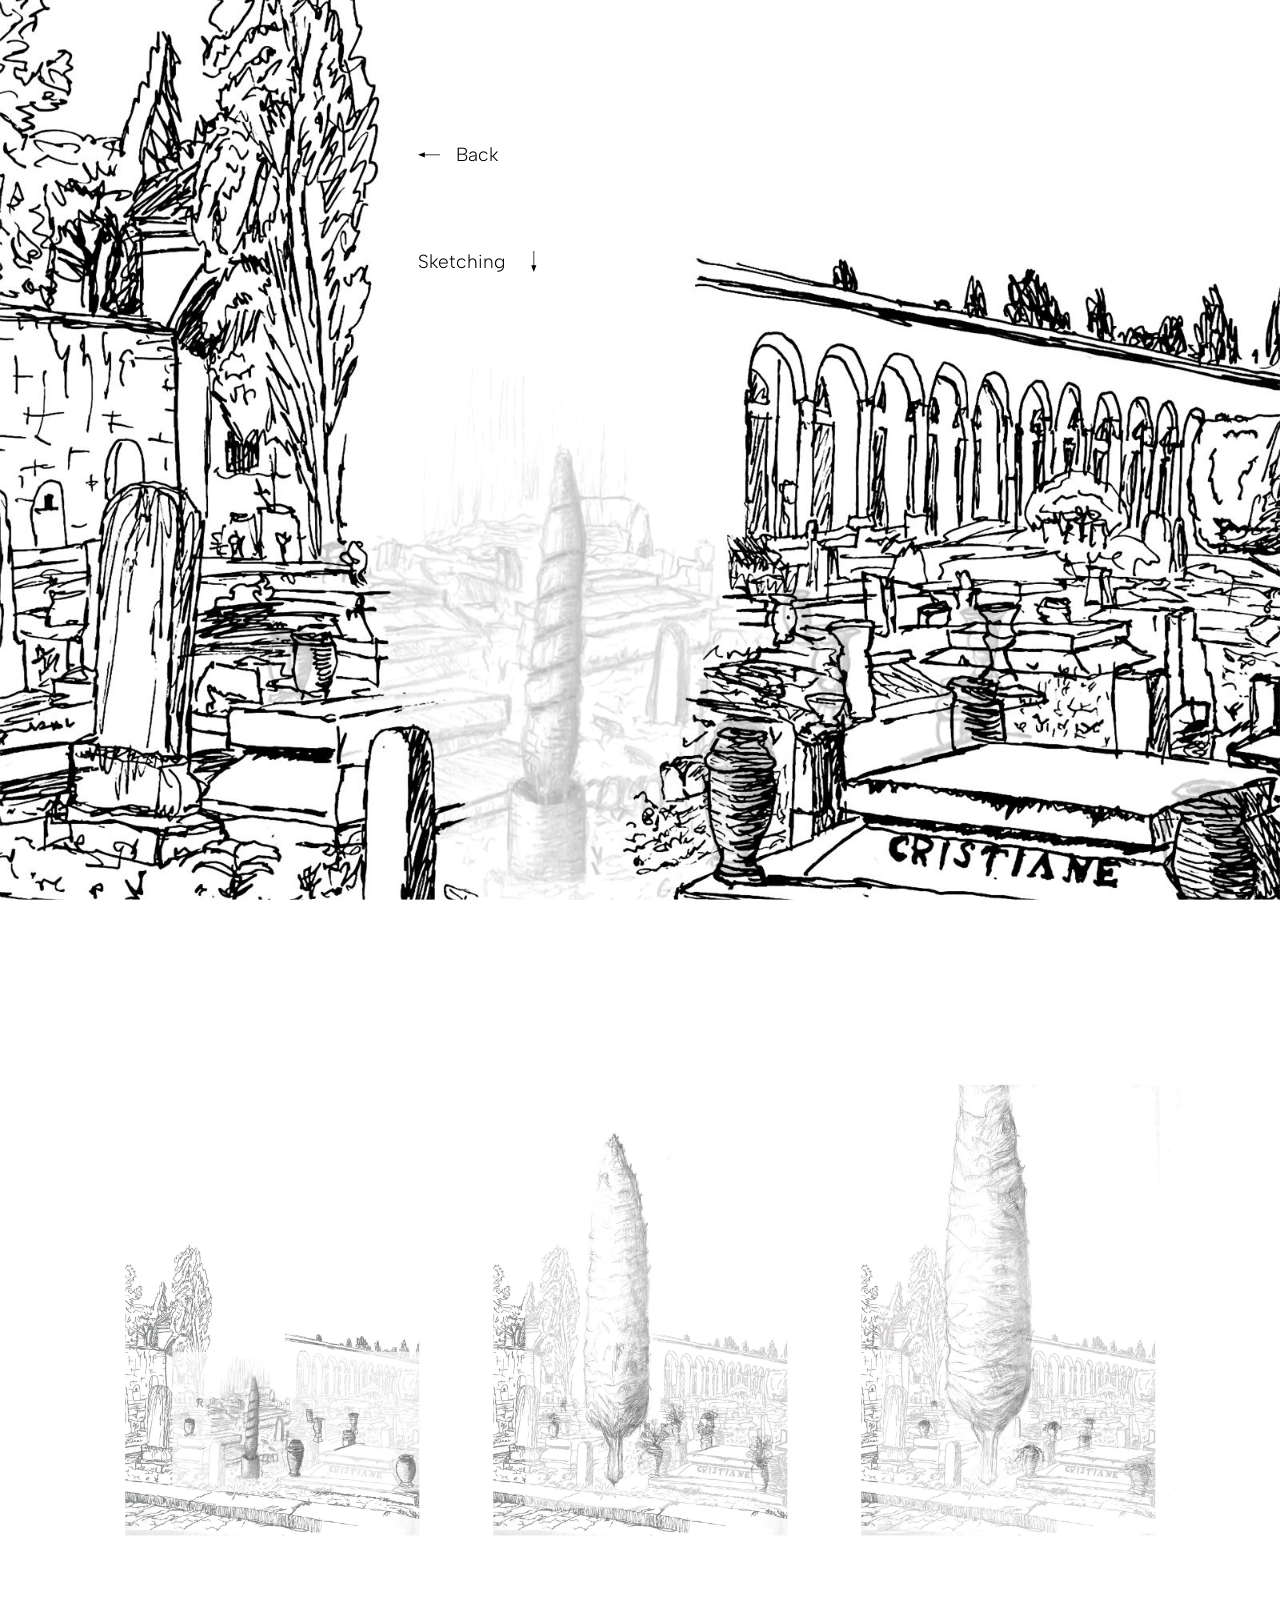
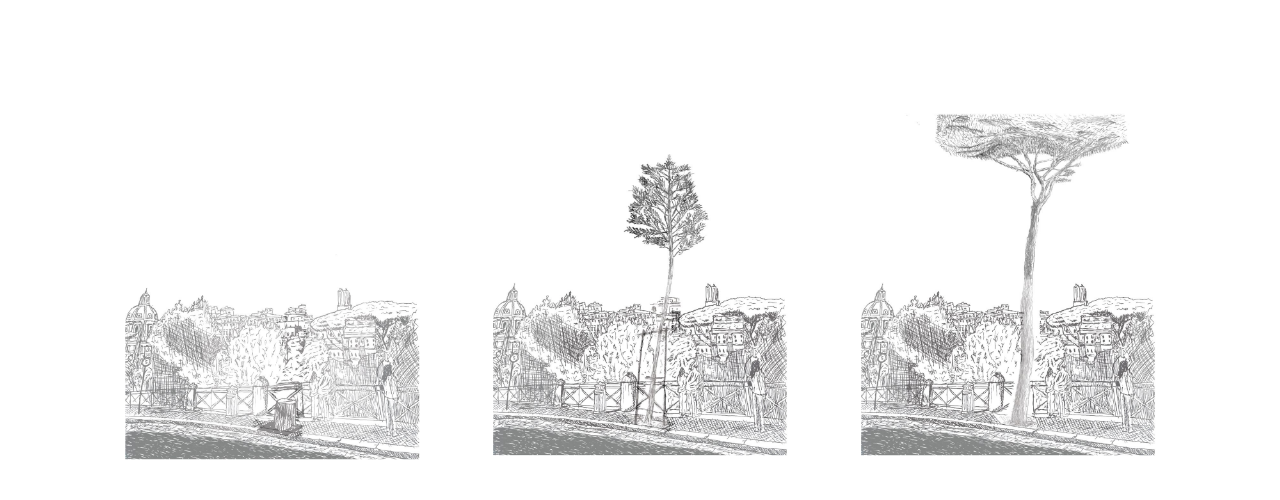
==== sketching/index.html @ bdcccbb7 "Build the portfolio homepage, Sketching page, and Greitzer project - Homepage from the mockups: spli" ====
<!doctype html>
<html lang="en" class="sketching">
<head>
  <meta charset="utf-8">
  <meta name="viewport" content="width=device-width, initial-scale=1">
  <title>Sketching | Jade Nichols</title>
  <meta name="description" content="Pencil and ink sketches by Jade Nichols.">
  <link rel="preload" href="../assets/fonts/albert-sans.woff2" as="font" type="font/woff2" crossorigin>
  <link rel="stylesheet" href="../assets/site.css">
  <link rel="stylesheet" href="../assets/home.css">
  <script src="../assets/home.js" defer></script>
</head>
<body class="home">
  <div class="hero">
    <div class="sketch" role="img" aria-label="Ink sketch of a cemetery with a pencil drawing of a pillar and urns laid over it.">
      <div class="sketch-left"></div>
      <div class="sketch-right"></div>
      <div class="sk-base"></div>
      <div class="sk-overlay"></div>
    </div>

    <div class="sk-ui">
      <a class="sk-back" href="../">
        <svg viewBox="0 0 29 10" aria-hidden="true"><path d="M8 5H29" fill="none"/><path d="M0 5 9 1.5V8.500Z" stroke="none"/></svg>Back
      </a>
      <a class="sk-title" href="#sketch-1">
        <span class="sk-word">Sketching</span>
        <svg class="sk-arrow" viewBox="0 0 10 28" aria-hidden="true"><path d="M5 0V20" fill="none"/><path d="M5 28 1.500 19H8.500Z" stroke="none"/></svg>
      </a>
    </div>
  </div>

  <div class="sk-pages">
    <section class="sk-page" id="sketch-1" aria-label="Cypress sketches">
      <img src="../assets/sketching-1a.jpg" width="1000" height="1420" loading="lazy" alt="Pencil drawing of a slender spiral pillar and scattered urns, laid over a faint ink sketch of the cemetery.">
      <img src="../assets/sketching-1b.jpg" width="1000" height="1420" loading="lazy" alt="The same cemetery scene, with a tall pencil cypress tree and urns holding flowers.">
      <img src="../assets/sketching-1c.jpg" width="1000" height="1420" loading="lazy" alt="The same cemetery scene, with the cypress grown past the top of the frame and plants in the urns.">
    </section>

    <section class="sk-page" id="sketch-2" aria-label="Umbrella pine sketches">
      <img src="../assets/sketching-2a.jpg" width="1000" height="1100" loading="lazy" alt="Ink drawing of a street above a city of domes and rooftops, with people at a railing and a tree stump on the pavement.">
      <img src="../assets/sketching-2b.jpg" width="1000" height="1100" loading="lazy" alt="The same street, with a young pine tree staked where the stump was.">
      <img src="../assets/sketching-2c.jpg" width="1000" height="1100" loading="lazy" alt="The same street, with the pine grown into a tall umbrella pine.">
    </section>
  </div>
</body>
</html>
---- assets/site.css ----
/* Shared by every page. */

@font-face {
  font-family: "Albert Sans";
  src: url("fonts/albert-sans.woff2") format("woff2");
  font-weight: 100 900;
  font-display: swap;
}

:root {
  --ink: #000;
  --muted: #a6a6a6;
  --rule: #bdbdbd;
  --fade: 700ms;
  --ease: cubic-bezier(.4, 0, .2, 1);
}

*, *::before, *::after { box-sizing: border-box; }

html { -webkit-text-size-adjust: 100%; }

body {
  margin: 0;
  background: #fff;
  color: var(--ink);
  font-family: "Albert Sans", "Helvetica Neue", Helvetica, Arial, sans-serif;
  font-weight: 300;
  -webkit-font-smoothing: antialiased;
}

h1, h2, h3, p, ul { margin: 0; padding: 0; }
ul { list-style: none; }
a { color: inherit; text-decoration: none; }

a, button {
  text-decoration-thickness: 1px;
  text-underline-offset: .18em;
}

:focus-visible { outline: 2px solid var(--ink); outline-offset: 3px; }

@media (prefers-reduced-motion: reduce) {
  *, *::before, *::after {
    transition-duration: 1ms !important;
    scroll-behavior: auto !important;
  }
}
---- assets/home.css ----
/* Home page. Three layouts share this markup. In all of them the sketch stays
   still and the project list drops into open space without touching it.

   1. Phones and small tablets (this default): no tree. Text on the left, arch
      section to its right. .hero is always tall enough for the open list.
   2. Large tablets and narrow windows: tree and arch sections, cropped at the
      bottom and pulled apart until the open list fits between them.
   3. Wide windows (8:5 and wider): the no-scroll mockup composition.

   Layouts 1 and 2 measure in "sketch units" of sketch-tall.jpg, where the image
   is 1354 wide and starts at y = 620. --s is the size of one unit. Measured:
     y 1075  top of the wall             x 494   right edge of the tree section
     y 1750  crop line; the gap is clear x 580   where the sections are split
             of ink all the way down     x 663   left edge of the arch section

   Text block heights, in units of --fs:
     12.5    name and menu with the list closed
     29.6    name and menu with the list open
     15.45   width of the longest project line, including its indents */

html { scroll-behavior: smooth; }

:root { --h: 100vh; }
@supports (height: 100dvh) { :root { --h: 100dvh; } }

body {
  --fs: clamp(14.5px, 4vw, 19px);
  --hang: calc(var(--fs) * .95);
  --text-right: calc(24px + 15.45 * var(--fs) + 12px);
  --hero: calc(56px + 29.6 * var(--fs));
  --s: min(calc(var(--hero) / 710), calc((100vw - var(--text-right)) / 240));
}

.hero { position: relative; height: var(--hero); overflow: hidden; }

.intro {
  position: relative;
  z-index: 1;
  padding: 28px 0 0 24px;
}

.name { font-size: calc(var(--fs) * 1.9); line-height: 1.18; font-weight: 700; }

.pronouns {
  margin-top: calc(var(--fs) * .32);
  font-size: calc(var(--fs) * .74);
  line-height: 1.3;
  font-weight: 400;
  color: var(--muted);
}

.menu { margin-top: calc(var(--fs) * 1.37); font-size: var(--fs); line-height: 1.35; }
.menu > li { padding-left: var(--hang); }
.menu > li + li { margin-top: calc(var(--fs) * .63); }

.menu-link {
  display: inline-block;
  padding: 0;
  border: 0;
  background: none;
  color: inherit;
  font: inherit;
  cursor: pointer;
}

.marker {
  display: inline-block;
  width: var(--hang);
  margin-left: calc(var(--hang) * -1);
  font-size: .8em;
  font-weight: 300;
  vertical-align: .04em;
}
.marker::before { content: "+"; }
[aria-expanded="true"] .marker::before { content: "v"; }

/* The dropdown animates by growing a grid row from 0 to its natural height. */
.dropdown {
  display: grid;
  grid-template-rows: 0fr;
  visibility: hidden;
  transition: grid-template-rows var(--fade) var(--ease), visibility var(--fade);
}
.projects-open .dropdown { grid-template-rows: 1fr; visibility: visible; }
.projects { min-height: 0; overflow: hidden; padding-left: var(--hang); }
.projects li { padding-top: calc(var(--fs) * .55); }
.no-anim * { transition: none !important; }

/* Thin light grey underline, per the brief. Solid ink for the about links. */
.menu-link:hover,
.name a:hover,
.projects a:hover {
  text-decoration-line: underline;
  text-decoration-color: var(--rule);
}
.contact a:hover { text-decoration-line: underline; }
.cv { text-decoration-line: underline; }

.sketch { position: absolute; inset: 0; }
.sketch-left { display: none; }
.sketch-right {
  position: absolute;
  left: var(--text-right);
  right: 0;
  top: calc(var(--hero) - 710 * var(--s));
  height: calc(710 * var(--s)); /* y 1040 to the crop line at y 1750 */
  background:
    url("sketch-tall.jpg")
    calc(-660 * var(--s)) calc(-420 * var(--s)) /
    calc(1354 * var(--s)) calc(1330 * var(--s))
    no-repeat;
}

.about { min-height: 100vh; padding: 44px 24px 56px; font-size: 18px; line-height: 1.45; }
.about h2 { font-size: 34px; line-height: 1.1; font-weight: 700; }
.bio { margin-top: 24px; max-width: 38em; }
.contact { margin-top: 32px; }
.contact h3 { font-size: inherit; font-weight: 600; }
.contact a { display: table; }
.cv { display: inline-block; margin-top: 32px; }

/* ------------------------------------------------------------------------
   Large tablets and narrow windows: both sections, full window width.
   --need is how far short the natural gap is of fitting the list. The tree
   section gives up to half of it (never more than 120 units), and the arch
   section slides right for the rest, off the window edge.
   ------------------------------------------------------------------------ */
@media (min-width: 760px) {
  body {
    --fs: 19px;
    --m: 14px;
    --s: calc(100vw / 1354);
    --text-w: calc(15.45 * var(--fs));
    --need: max(0px, calc(494 * var(--s) + 2 * var(--m) + var(--text-w) - 663 * var(--s)));
    --tree-x: min(calc(120 * var(--s)), calc(var(--need) / 2));
    --arch-x: calc(var(--need) - var(--tree-x));
    /* Closed menu ends just above the wall, which is 415 units below the top
       of the crop (the crop starts at y 660, just above the tree). */
    --top: max(16px, calc(415 * var(--s) - var(--m) - 12.5 * var(--fs)));
    --hero: max(min(calc(1090 * var(--s)), var(--h)), calc(var(--top) + 29.6 * var(--fs) + 16px));
  }

  .intro {
    padding: var(--top) 0 0 calc(494 * var(--s) - var(--tree-x) + var(--m));
  }

  .sketch-left, .sketch-right {
    display: block;
    position: absolute;
    top: 0;
    bottom: auto;
    right: auto;
    height: calc(1090 * var(--s));
    background-image: url("sketch-tall.jpg");
    background-size: calc(1354 * var(--s)) calc(1330 * var(--s));
    background-repeat: no-repeat;
    transition: transform var(--move) var(--ease);
  }
  .sketch-left {
    left: 0;
    width: calc(580 * var(--s));
    background-position: 0 calc(-40 * var(--s));
    transform: translateX(calc(var(--tree-x) * -1));
  }
  .sketch-right {
    left: calc(580 * var(--s));
    width: calc(774 * var(--s));
    background-position: calc(-580 * var(--s)) calc(-40 * var(--s));
    transform: translateX(var(--arch-x));
  }
}

/* ------------------------------------------------------------------------
   Wide windows: no scroll, sketch fills the window, mockup composition.

   Every measure below is in mockup pixels (the mockups are 2000 x 1125):
   --u  scales the sketch so it always covers the window.
   --t  scales the type: same as --u, but shrinks in short, wide windows so
        the About text and open project list still fit on screen.
   --ox shifts the sketch left when the sides are cropped, keeping the gap
        where the menu sits.
   ------------------------------------------------------------------------ */
@media (min-aspect-ratio: 8/5) and (min-width: 900px) and (min-height: 560px) {
  html, body { height: 100%; overflow: hidden; }

  .hero { height: auto; overflow: visible; }

  body {
    --u: max(calc(100vw / 2000), calc(var(--h) / 1125));
    --t: min(var(--u), calc(var(--h) / 1040));
    --ox: calc((100vw - 2000 * var(--u)) * .45);
    --oy: calc((var(--h) - 1125 * var(--u)) * .5);
    --split: calc(var(--ox) + 840 * var(--u));
  }

  .sketch { position: fixed; inset: 0; overflow: hidden; }

  .sketch-left, .sketch-right {
    display: block;
    position: absolute;
    /* Each layer is as tall as the whole sketch, so it can rise on the
       Sketching page without leaving a gap at the bottom. */
    inset: var(--oy) 0 auto 0;
    width: auto;
    height: calc(1125 * var(--u));
    transform: none;
    background: url("sketch-wide.jpg") var(--ox) 0 / calc(2000 * var(--u)) calc(1125 * var(--u)) no-repeat;
  }
  .sketch-left { clip-path: inset(0 calc(100vw - var(--split)) 0 0); }
  .sketch-right {
    clip-path: inset(0 0 0 var(--split));
    transition: opacity var(--fade) var(--ease);
  }
  .about-open .sketch-right { opacity: 0; }

  .intro {
    position: fixed;
    z-index: 1;
    top: calc(var(--h) * .128);
    left: calc(var(--ox) + 642 * var(--u));
    padding: 0;
  }

  .name { font-size: calc(52 * var(--t)); line-height: calc(60 * var(--t)); }
  .pronouns { margin-top: calc(10 * var(--t)); font-size: calc(19 * var(--t)); line-height: calc(24 * var(--t)); }

  .menu { margin-top: calc(50 * var(--t)); font-size: calc(25 * var(--t)); line-height: calc(36 * var(--t)); }
  .menu > li { padding-left: calc(31 * var(--t)); }
  .menu > li + li { margin-top: calc(24 * var(--t)); }
  .marker { width: calc(31 * var(--t)); margin-left: calc(-31 * var(--t)); }

  .projects { padding-left: calc(38 * var(--t)); }
  .projects li { padding-top: 0; line-height: calc(37.5 * var(--t)); }
  .projects li:first-child { padding-top: calc(31 * var(--t)); }

  .about {
    position: fixed;
    z-index: 1;
    /* "About" shares a line with "Nichols": the name's second line starts one
       line height below the top of the menu block. */
    top: calc(var(--h) * .128 + 60 * var(--t));
    left: calc(var(--ox) + 1175 * var(--u));
    /* Keeps at least 120 mockup pixels clear of the window's right edge. */
    width: min(calc(690 * var(--t)), calc(100vw - var(--ox) - 1295 * var(--u)));
    min-height: 0;
    max-height: calc(var(--h) * .872 - 60 * var(--t) - 24px);
    overflow-y: auto;
    padding: 0;
    font-size: calc(25 * var(--t));
    line-height: calc(36.4 * var(--t));
    opacity: 0;
    visibility: hidden;
    transition: opacity var(--fade) var(--ease), visibility var(--fade);
  }
  .about-open .about { opacity: 1; visibility: visible; }

  .about h2 { font-size: calc(52 * var(--t)); line-height: calc(60 * var(--t)); }
  .bio { margin-top: calc(84 * var(--t)); max-width: none; }
  .contact { margin-top: calc(74 * var(--t)); }
  .cv { margin-top: calc(75 * var(--t)); }
}

/* ------------------------------------------------------------------------
   Sketching (/sketching/). The same sketch layers, plus a pencil drawing at 40%
   laid over them. .sketching is on <html>: permanently on the Sketching page,
   and added on the home page when the Sketching link plays the animation.

   Overlay position. sketching-overlay.jpg shows y 1000 to 1800 of the pencil
   scan, whose units are the same 1354 wide. Measured against Jade's mockup:
     mockup pixels = 1.28 * scan + (310, -1036)
     sketch units  = 0.85 * scan + (231, 271)
   ------------------------------------------------------------------------ */
:root { --move: 900ms; --quick: 300ms; }

.sk-overlay {
  position: absolute;
  left: calc(var(--ov-x) + 231 * var(--ov-s));
  top: calc(var(--ov-y) + 461 * var(--ov-s));
  width: calc(1151 * var(--ov-s));
  height: calc(680 * var(--ov-s));
  background: url("sketching-overlay.jpg") 0 0 / 100% 100% no-repeat;
  mix-blend-mode: multiply; /* the paper stays clear; only the pencil shows */
  opacity: 0;
  will-change: opacity, transform;
  transition: opacity var(--move) var(--ease), transform var(--move) var(--ease);
}
.sketching .sk-overlay { opacity: .4; transform: translateY(var(--sk-dy)); }

/* Phones have no tree on the home page, so the whole sketch fades in here. */
.sk-base { display: none; }

body {
  /* Size of a sketch unit on the Sketching page, and where the unit origin
     (x 0, y 660) lands. Default values are for the split layout. */
  --ov-s: var(--s);
  --ov-x: 0px;
  --ov-y: 0px;
  /* How far the sketch rises on the Sketching page, so the bottom of the
     pencil drawing is not cut off. */
  --sk-dy: 0px;
  --sk-x: calc(24px + var(--hang));
  --sk-fs: var(--fs);
  --sk-line: calc(var(--fs) * 1.44);
  --sk-back-y: 28px;
  --sk-title-y: calc(28px + var(--fs) * 5.64);
}

.sketching .intro { opacity: 0; visibility: hidden; }
.intro { transition: opacity var(--quick) var(--ease), visibility var(--quick); }
.sketching .menu-sketching .menu-link,
.sk-moving .menu-sketching .menu-link { visibility: hidden; }
.sketching .about { display: none; }

.sk-ui { position: absolute; inset: 0; z-index: 2; pointer-events: none; visibility: hidden; }
.sketching .sk-ui { visibility: visible; }
.sk-moving .sk-ui { visibility: visible; }

.sk-back, .sk-title {
  position: absolute;
  left: var(--sk-x);
  display: inline-flex;
  align-items: center;
  border-bottom: 1px solid transparent;
  font-size: var(--sk-fs);
  line-height: var(--sk-line);
  white-space: nowrap;
  pointer-events: auto;
}
.sk-back { top: var(--sk-back-y); }
.sk-title { top: var(--sk-title-y); transition: transform var(--move) var(--ease); }
.sk-back:hover, .sk-title:hover { border-bottom-color: currentColor; }

.sk-back, .sk-arrow {
  opacity: 0;
  transition: opacity var(--fade) var(--ease) var(--quick);
}
.sketching .sk-back, .sketching .sk-arrow { opacity: 1; }
.sk-moving:not(.sketching) .sk-back,
.sk-moving:not(.sketching) .sk-arrow { transition-delay: 0ms; transition-duration: var(--quick); }

.sk-back svg { width: 1.16em; height: .4em; margin-right: .84em; }
.sk-arrow { width: .4em; height: 1.1em; margin-left: 1.3em; }
.sk-back svg, .sk-arrow { display: block; overflow: visible; fill: currentColor; stroke: currentColor; }

.sk-pages {
  position: relative;
  z-index: 1;
  padding-top: clamp(96px, 16vh, 200px); /* clear space below the sketch */
  background: #fff;
}
.sk-page {
  display: grid;
  gap: 32px;
  padding: 40px 24px;
}
.sk-page + .sk-page { margin-top: clamp(64px, 10vh, 160px); }
.sk-page img { display: block; width: 100%; height: auto; }

/* Phones and small tablets. */
@media (max-width: 759px) {
  body {
    --ps: max(calc(100vw / 1354), min(calc(var(--h) * .62 / 1090), calc(100vw / 760)));
    --hs: max(var(--h), calc(1090 * var(--ps) + 44px + 7.08 * var(--fs)));
    --ov-s: var(--ps);
    /* Centre the pillar (x 598) as far as the sketch's edges allow. */
    --ov-x: clamp(calc(100vw - 1354 * var(--ps)), calc(50vw - 598 * var(--ps)), 0px);
    --ov-y: calc(var(--hs) - 1090 * var(--ps));
  }
  .sketching .hero { height: var(--hs); }
  .sketch-right { transition: opacity var(--move) var(--ease); }
  .sketching .sketch-right { opacity: 0; }
  .sk-base {
    display: block;
    position: absolute;
    left: var(--ov-x);
    top: var(--ov-y);
    width: calc(1354 * var(--ps));
    height: calc(1090 * var(--ps));
    background: url("sketch-tall.jpg") 0 calc(-40 * var(--ps)) / calc(1354 * var(--ps)) calc(1330 * var(--ps)) no-repeat;
    opacity: 0;
    transition: opacity var(--move) var(--ease);
  }
  .sketching .sk-base { opacity: 1; }
}

/* Split layout: the sections slide back together so the overlay lines up. */
@media (min-width: 760px) {
  body {
    --sk-x: calc(494 * var(--s) - var(--tree-x) + var(--m) + var(--hang));
    --sk-back-y: var(--top);
    --sk-title-y: calc(var(--top) + var(--fs) * 5.64);
    /* When the window is shorter than the sketch, rise until the crop line
       at the bottom shows, cropping the treetops instead. */
    --sk-dy: calc(-1 * max(0px, calc(1090 * var(--s)) - var(--hero)));
  }
  .sketching .sketch-left, .sketching .sketch-right { transform: translateY(var(--sk-dy)); }
  .sk-page {
    grid-template-columns: repeat(3, 25vw);
    gap: 3.75vw;
    padding: 40px 0 40px 9.75vw;
  }
}

/* Wide layout: the mockup. Back and Sketching sit at their mockup positions. */
@media (min-aspect-ratio: 8/5) and (min-width: 900px) and (min-height: 560px) {
  body {
    --ov-s: calc(var(--u) * 1.506); /* mockup pixels per sketch unit */
    --ov-x: calc(var(--ox) - 38 * var(--u));
    --ov-y: calc(var(--oy) + (660 * 1.506 - 1443.7) * var(--u));
    --sk-x: calc(var(--ox) + 642 * var(--u) + 31 * var(--t));
    --sk-fs: calc(25 * var(--t));
    --sk-line: calc(36 * var(--t));
    --sk-back-y: calc(var(--h) * .128 + 15 * var(--t));
    --sk-title-y: calc(var(--h) * .128 + 156 * var(--t));
    /* In windows wider than 16:9 the sketch is cropped top and bottom; on the
       Sketching page it rises to show the bottom of the pencil drawing. */
    --sk-dy: var(--oy);
  }
  html.sketching, html.sketching body { height: auto; overflow: visible; }
  .sketching .hero { height: var(--h); }
  .sketching .sketch { position: absolute; }
  .sketch-left, .sketch-right { transition: opacity var(--fade) var(--ease), transform var(--move) var(--ease); }
  .sketching .sketch-left, .sketching .sketch-right { transform: translateY(var(--sk-dy)); }
  .sketching .about { display: block; opacity: 0; visibility: hidden; }
  .sk-page { min-height: var(--h); align-content: center; }
  .sk-page + .sk-page { margin-top: 0; }
}

/* The sketches only belong to the Sketching view. Hiding them as soon as Back
   is clicked keeps them from flashing over the home page while the reverse
   animation plays. */
html:not(.sketching) .sk-pages { display: none; }
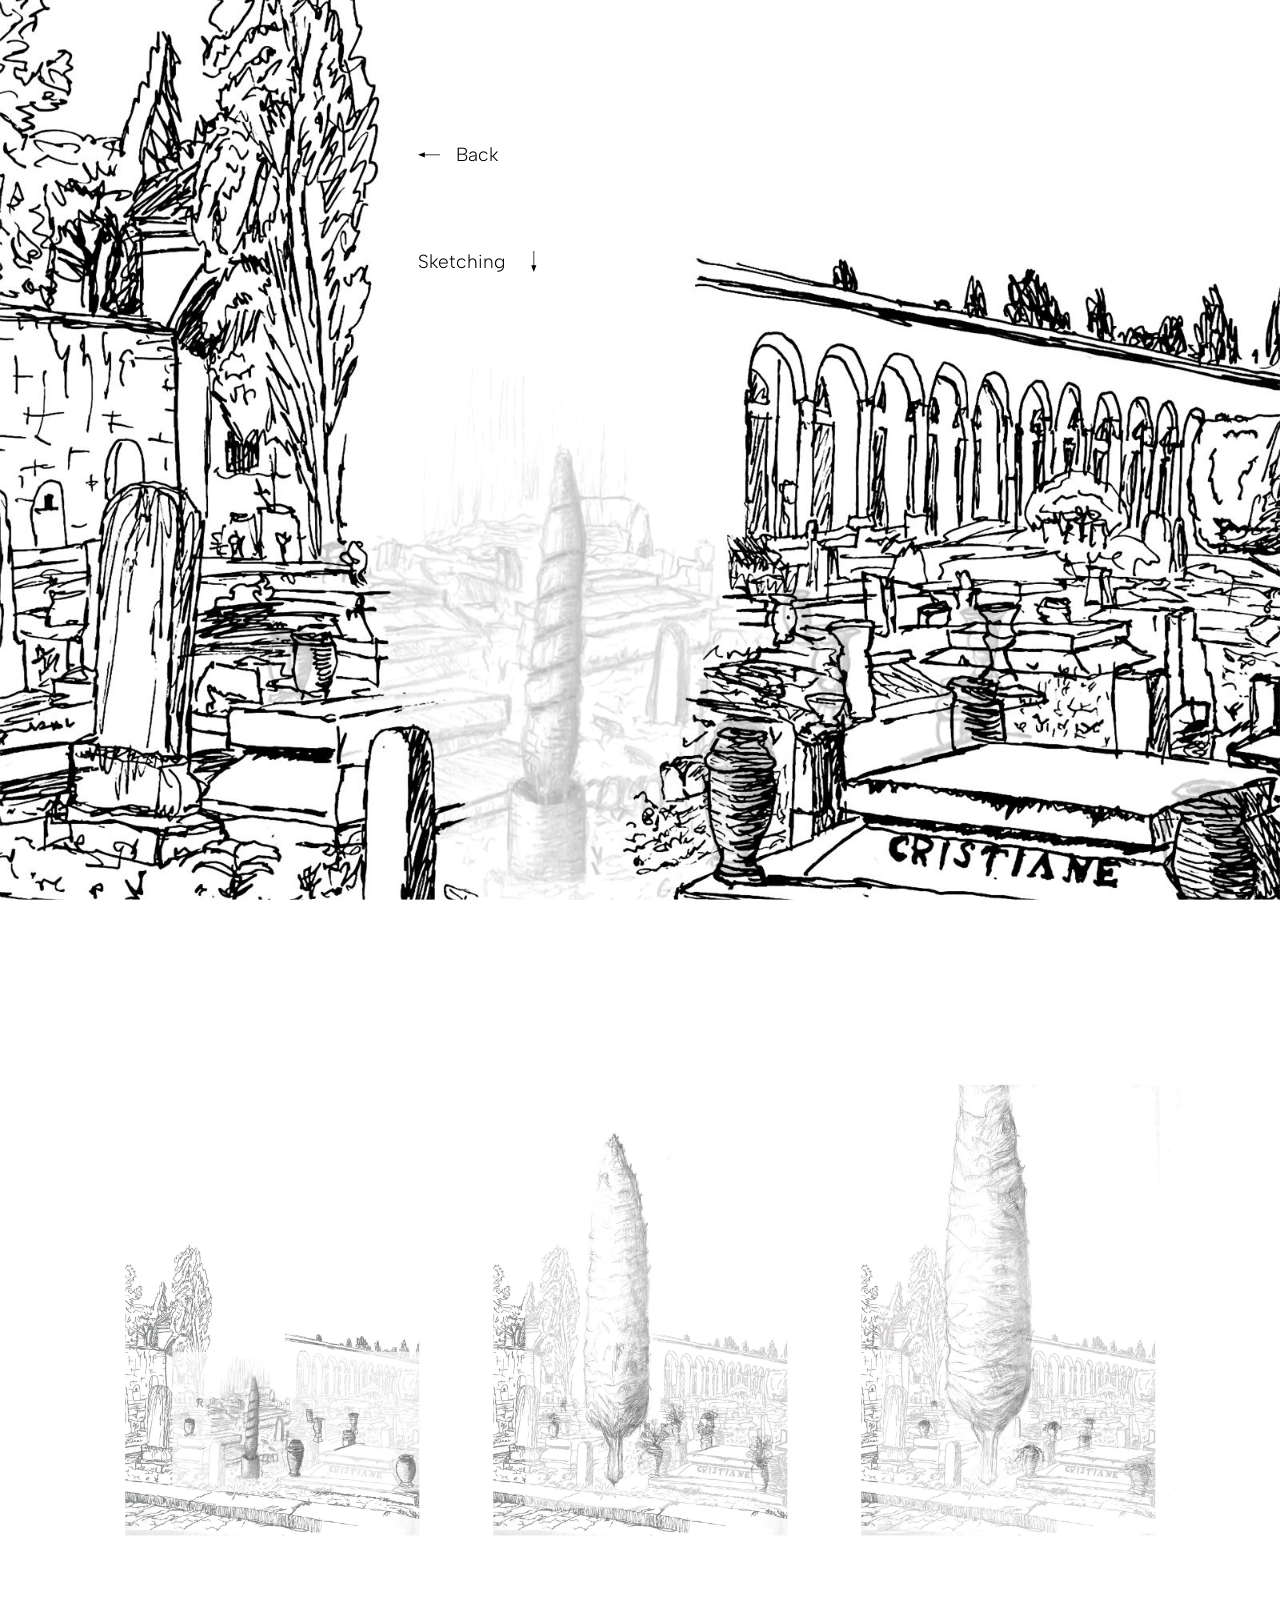
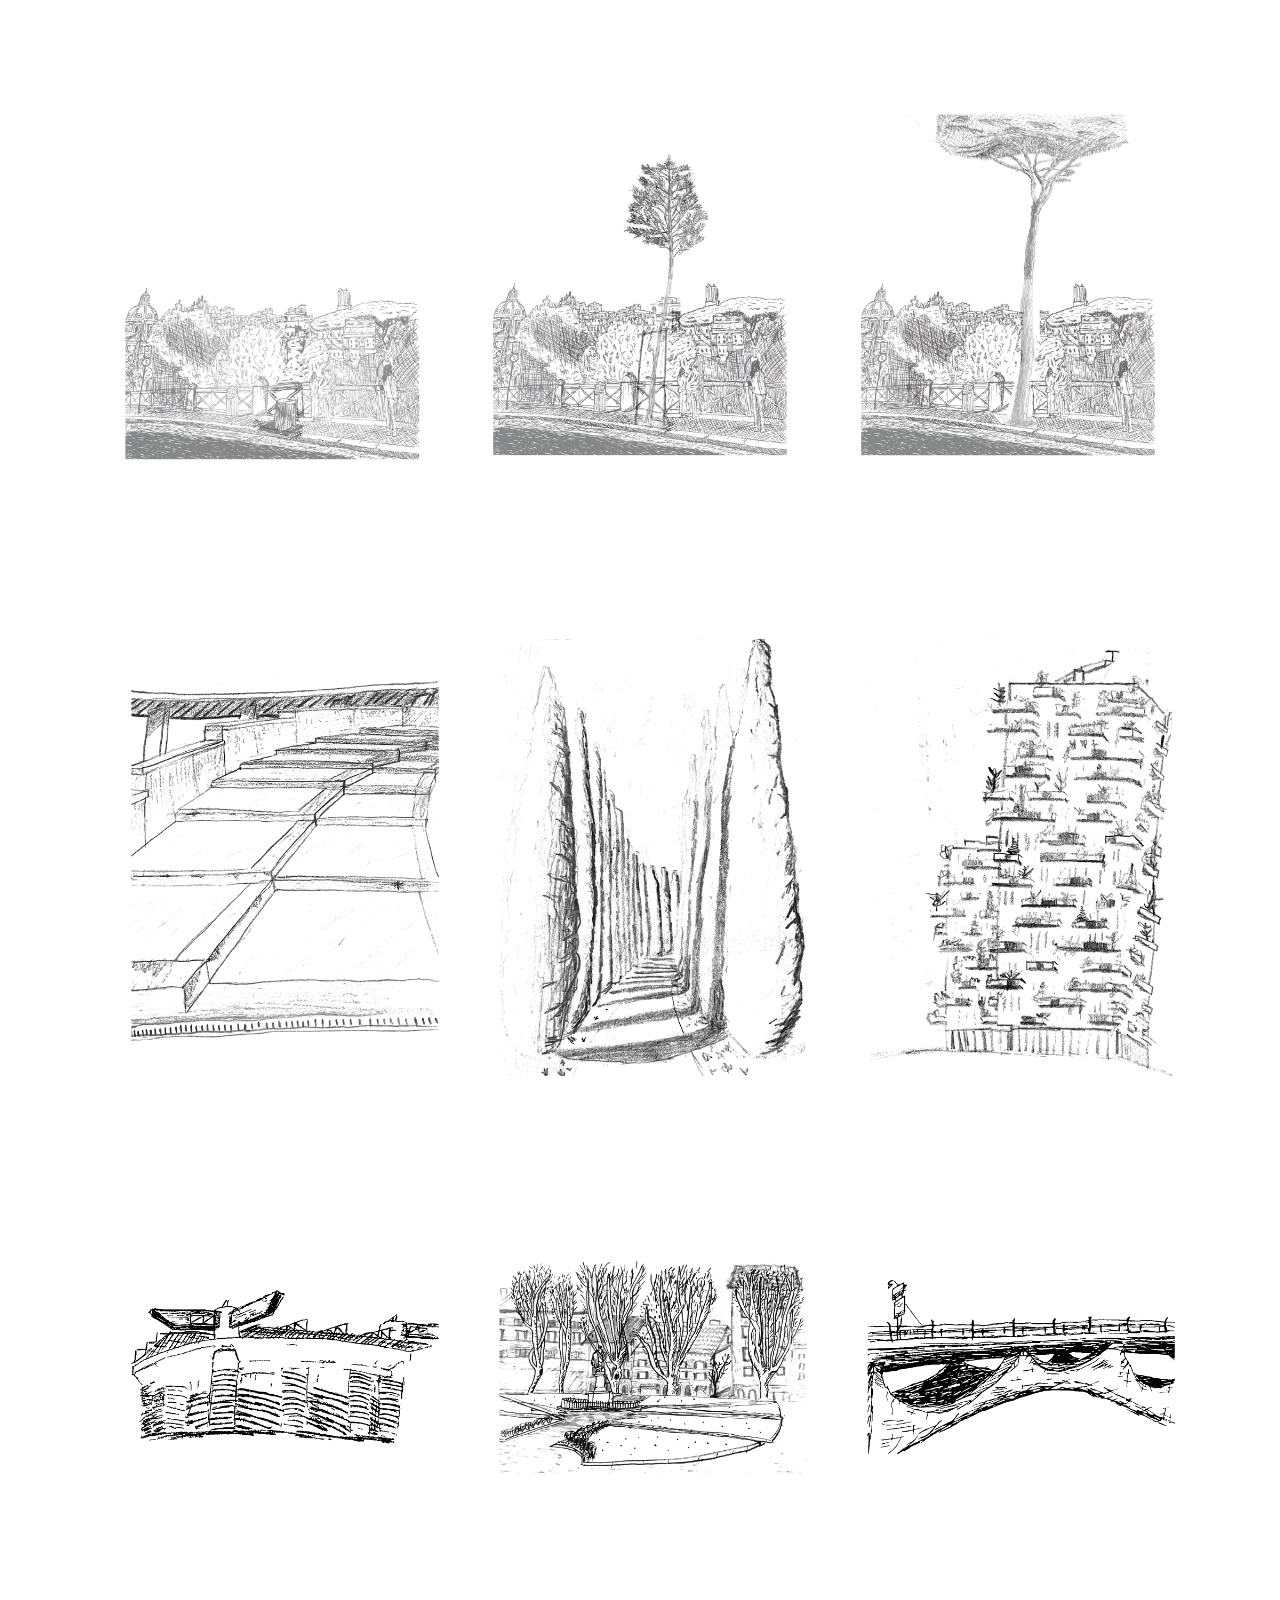
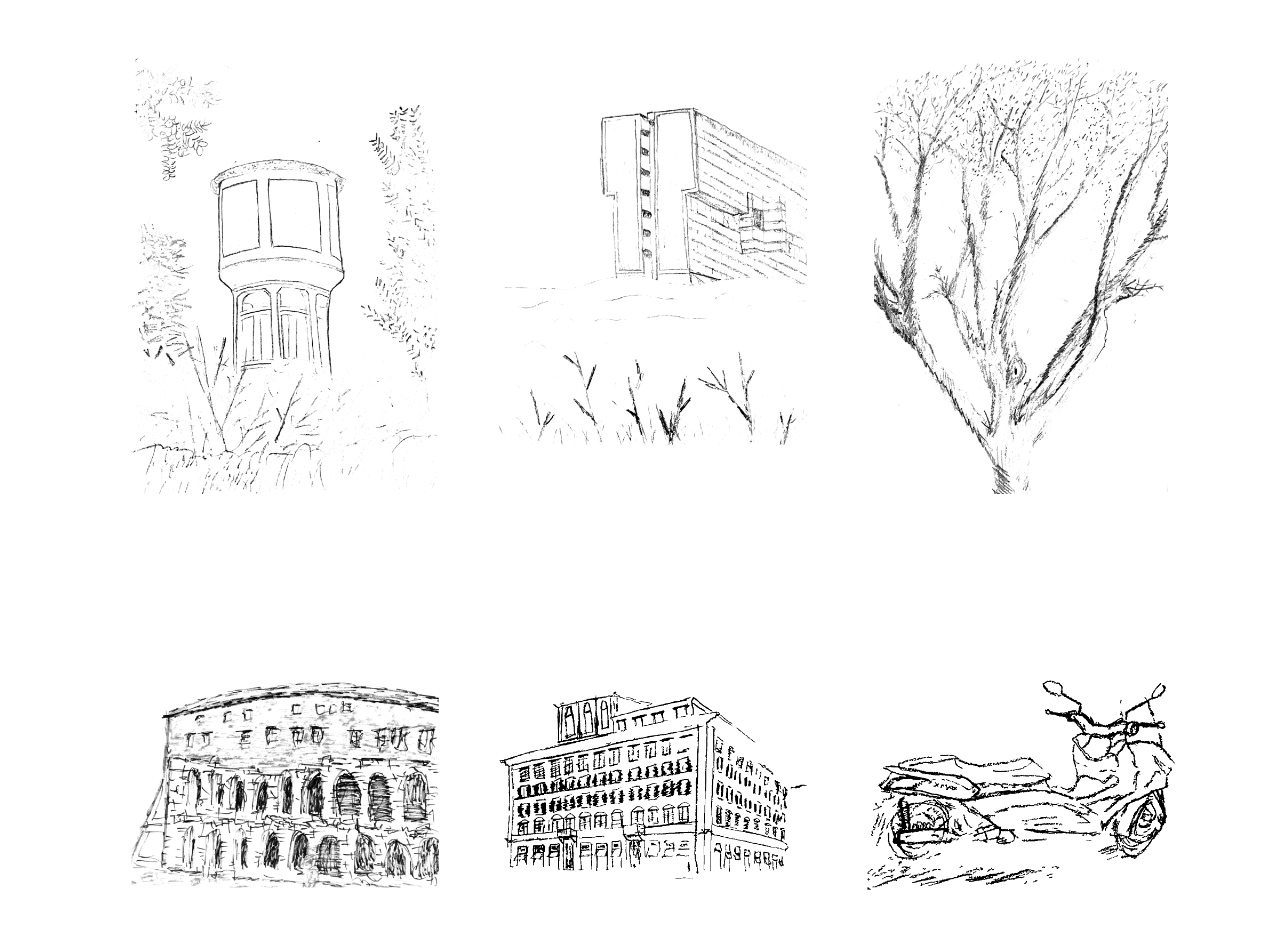
==== commit 8d9cfb27: "Add four rows of cleaned-up sketches to the Sketching page Twelve sketches follow pages 1 and 2, in " ====
--- a/sketching/index.html
+++ b/sketching/index.html
@@ -42,6 +42,31 @@
       <img src="../assets/sketching-2b.jpg" width="1000" height="1100" loading="lazy" alt="The same street, with a young pine tree staked where the stump was.">
       <img src="../assets/sketching-2c.jpg" width="1000" height="1100" loading="lazy" alt="The same street, with the pine grown into a tall umbrella pine.">
     </section>
+
+    <!-- Rows of single sketches: three vertical, three horizontal, repeating. -->
+    <section class="sk-page sk-row" id="sketch-3" aria-label="Sketches">
+      <img src="../assets/sketching-3a.png" width="1200" height="1704" loading="lazy" alt="Pencil sketch of wide concrete steps seen from above, under a hatched overhang.">
+      <img src="../assets/sketching-3b.png" width="1200" height="1704" loading="lazy" alt="Pencil sketch of a path running between two rows of tall cypress trees.">
+      <img src="../assets/sketching-3c.png" width="1200" height="1704" loading="lazy" alt="Pencil sketch of a tower with plants spilling over its staggered balconies.">
+    </section>
+
+    <section class="sk-page sk-row sk-row-wide" id="sketch-4" aria-label="Sketches">
+      <img src="../assets/sketching-4a.png" width="1200" height="840" loading="lazy" alt="Pencil sketch of a stadium with ribbed walls and a long roof truss.">
+      <img src="../assets/sketching-4b.png" width="1200" height="840" loading="lazy" alt="Ink sketch of bare trees around a statue in a park, with buildings behind.">
+      <img src="../assets/sketching-4c.png" width="1200" height="840" loading="lazy" alt="Ink sketch of a bridge with a railing over dark arches.">
+    </section>
+
+    <section class="sk-page sk-row" id="sketch-5" aria-label="Sketches">
+      <img src="../assets/sketching-5a.png" width="1200" height="1704" loading="lazy" alt="Pencil sketch of a water tower framed by leafy branches and tall grass.">
+      <img src="../assets/sketching-5b.png" width="1200" height="1704" loading="lazy" alt="Pencil sketch of a tall modernist apartment block above an open field of grass.">
+      <img src="../assets/sketching-5c.png" width="1200" height="1704" loading="lazy" alt="Pencil sketch of a bare tree with its branches spreading wide.">
+    </section>
+
+    <section class="sk-page sk-row sk-row-wide" id="sketch-6" aria-label="Sketches">
+      <img src="../assets/sketching-6a.png" width="1200" height="840" loading="lazy" alt="Ink sketch of an ancient amphitheatre's arched facade.">
+      <img src="../assets/sketching-6b.png" width="1200" height="840" loading="lazy" alt="Ink sketch of a large corner building with rows of shuttered windows.">
+      <img src="../assets/sketching-6c.png" width="1200" height="840" loading="lazy" alt="Pencil sketch of a parked scooter.">
+    </section>
   </div>
 </body>
 </html>
--- a/assets/home.css
+++ b/assets/home.css
@@ -424,6 +424,9 @@
   .sketching .about { display: block; opacity: 0; visibility: hidden; }
   .sk-page { min-height: var(--h); align-content: center; }
   .sk-page + .sk-page { margin-top: 0; }
+  /* Rows of horizontal sketches are short; a full window each would leave them
+     floating in white space, so they take their own height instead. */
+  .sk-row-wide { min-height: 0; padding-block: clamp(64px, 10vh, 160px); }
 }
 
 /* The sketches only belong to the Sketching view. Hiding them as soon as Back
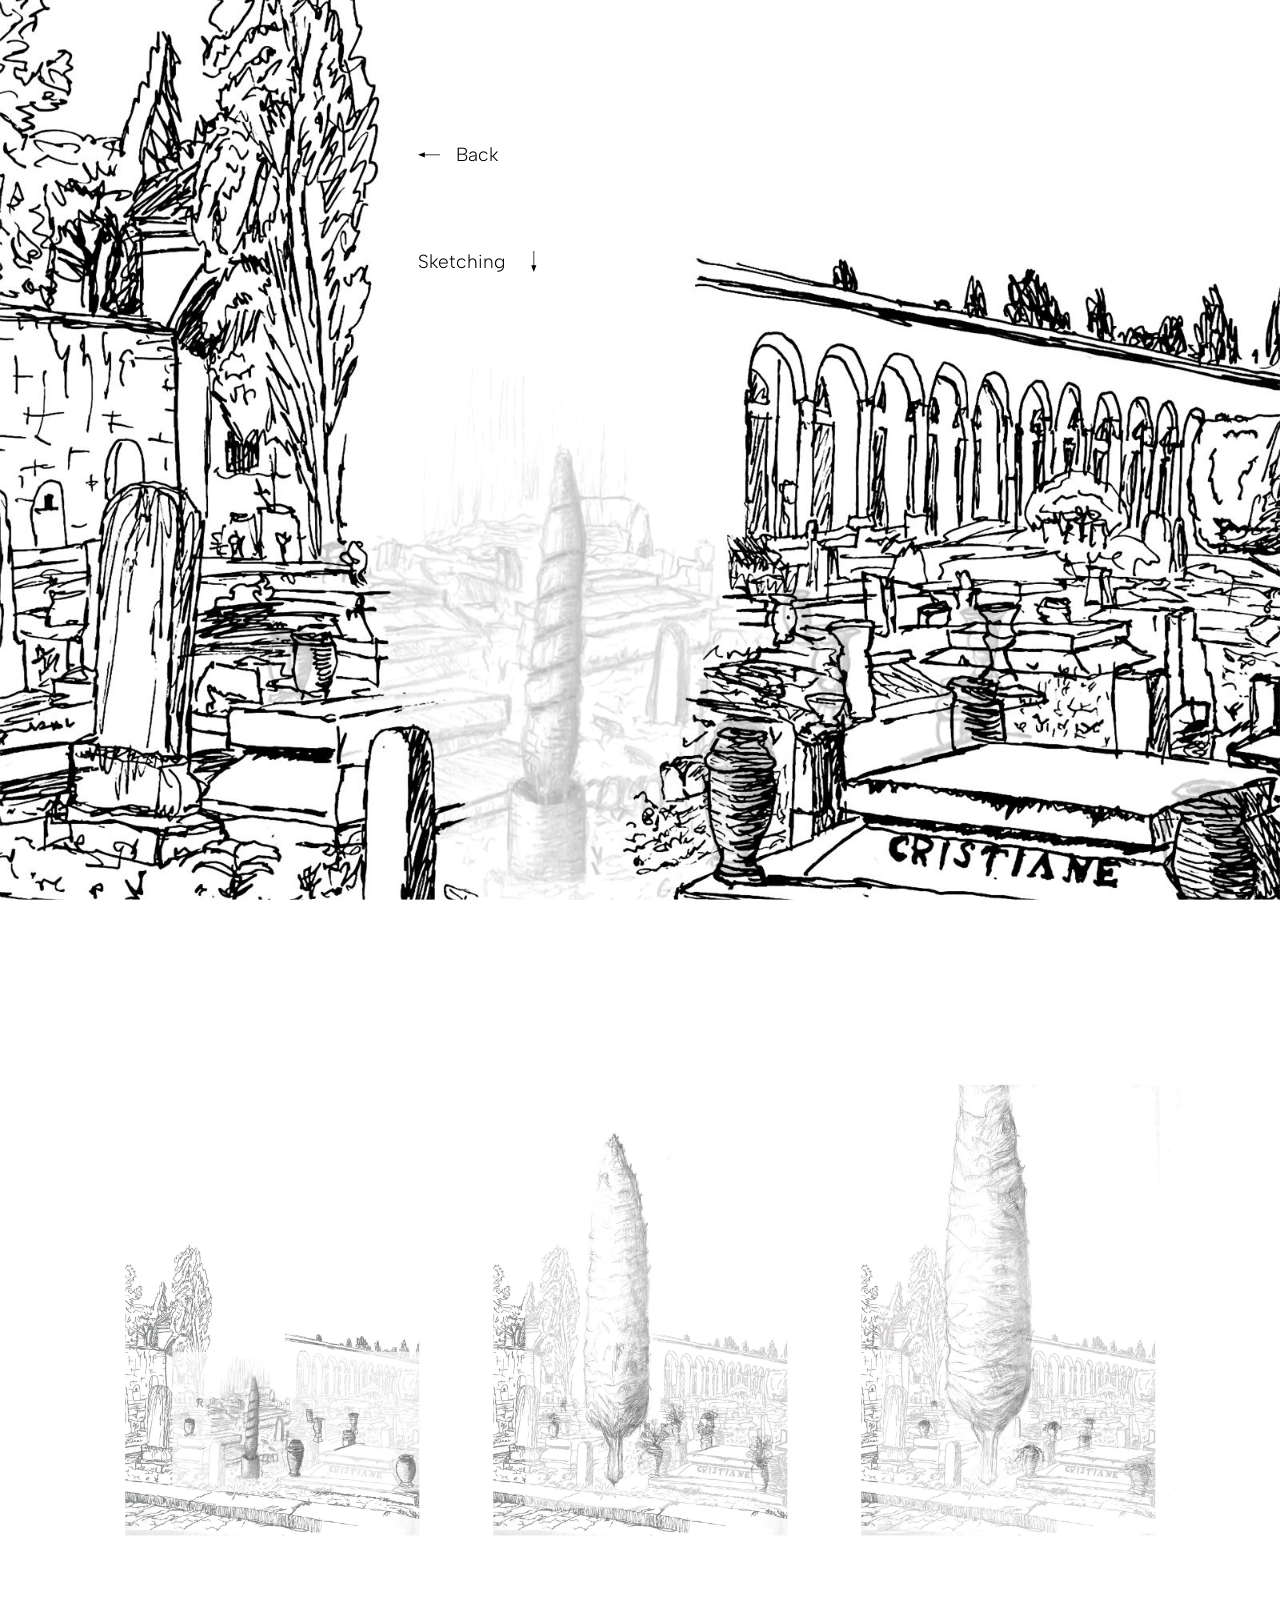
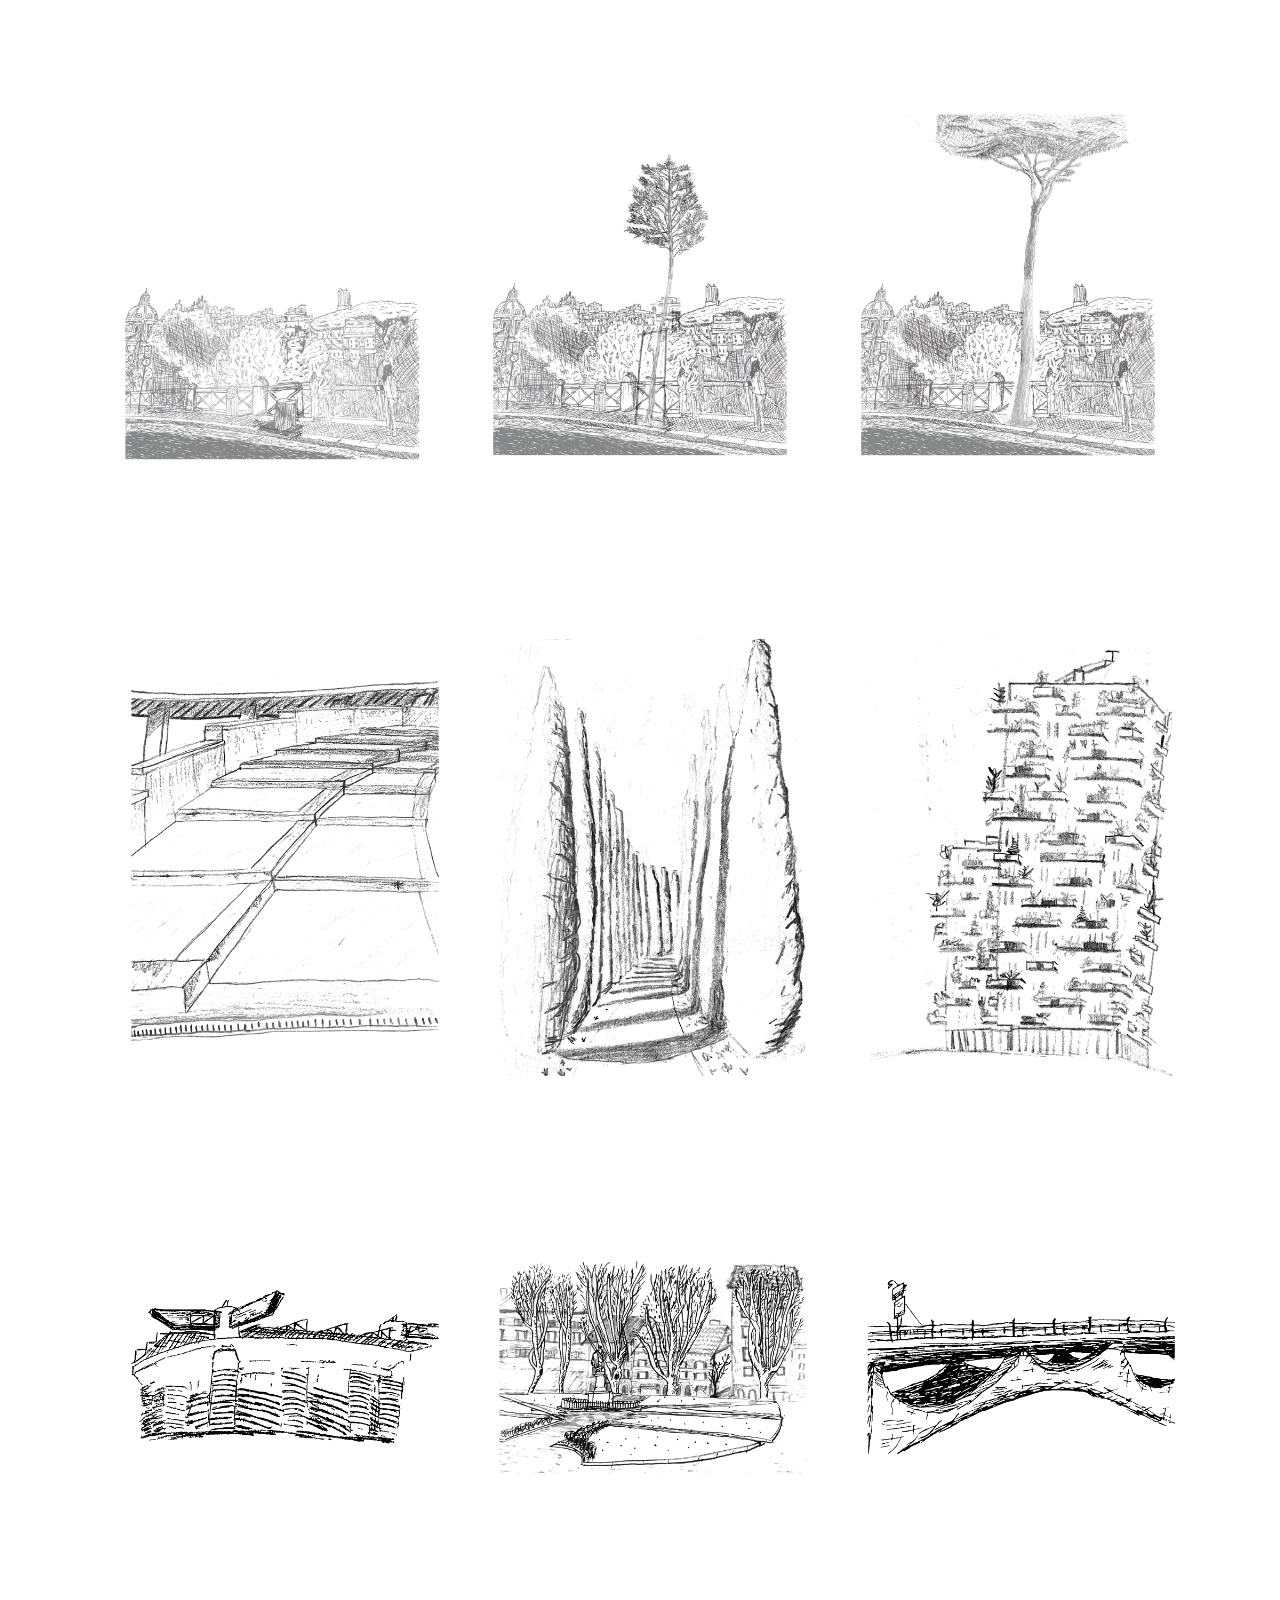
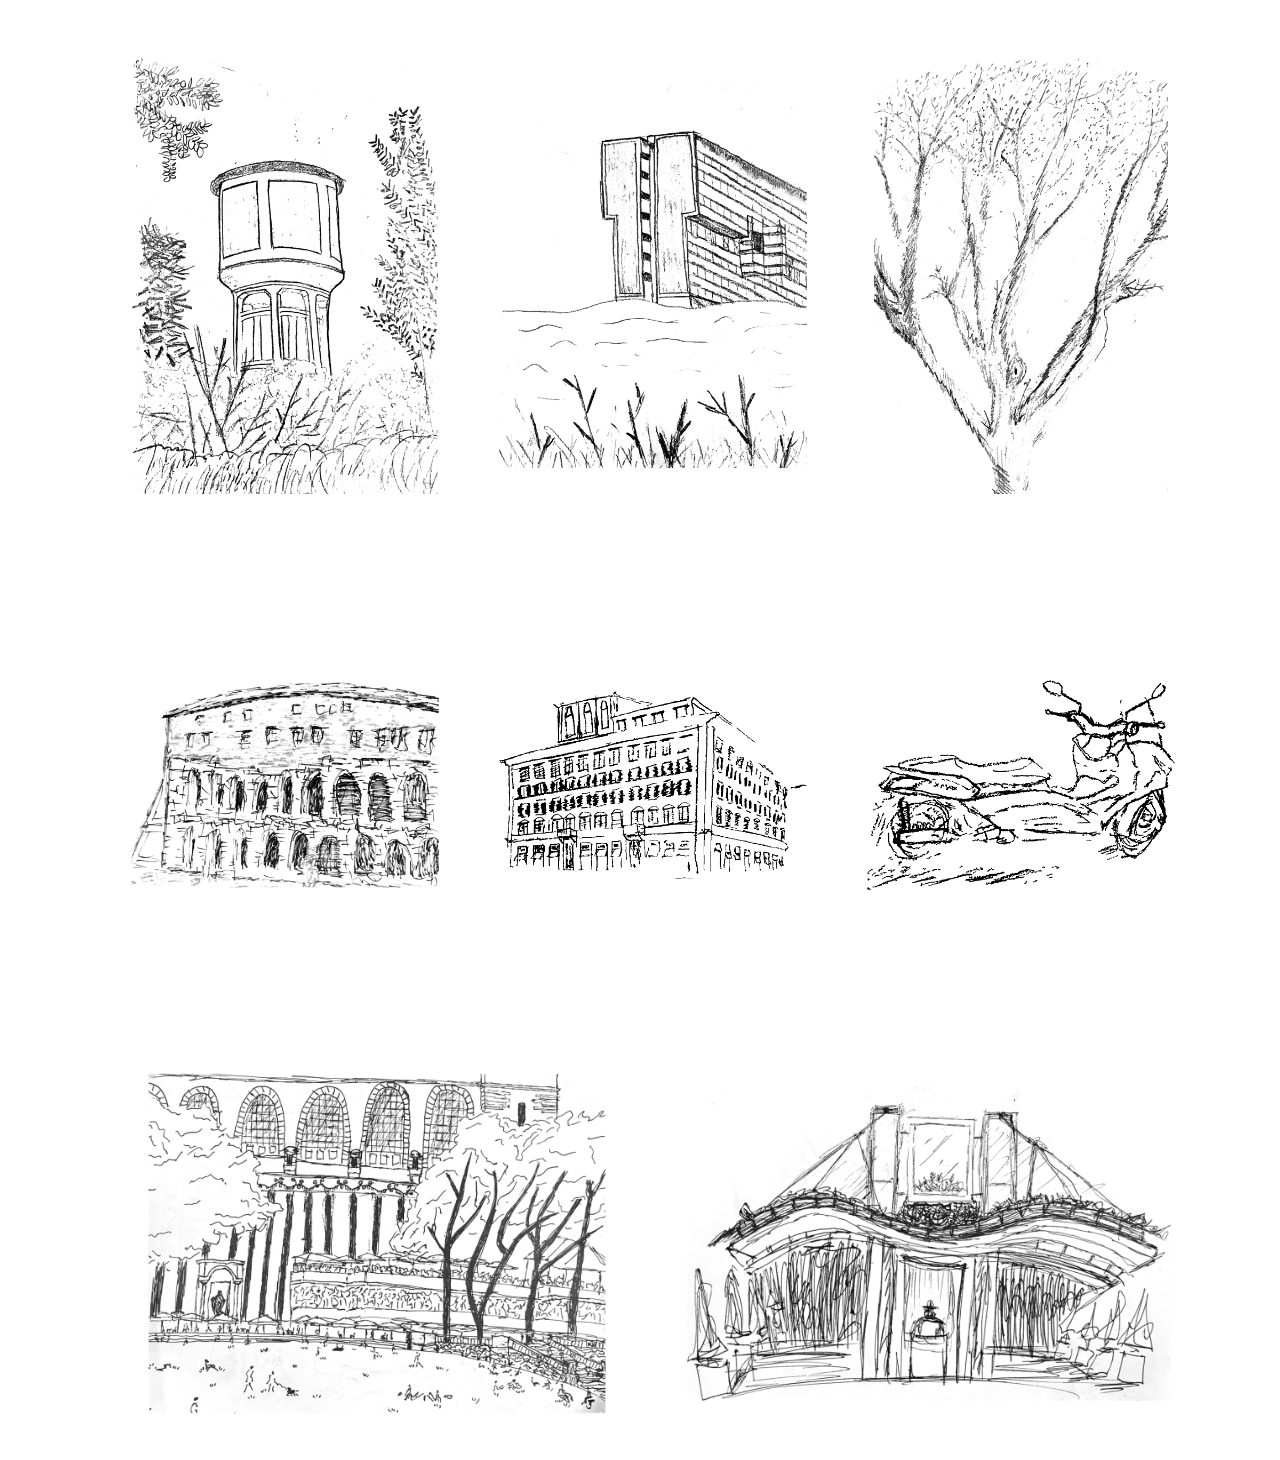
==== commit 628939fb: "Add a row of two new pen sketches; redo the water tower and apartment block with more pencil detail " ====
--- a/sketching/index.html
+++ b/sketching/index.html
@@ -5,6 +5,16 @@
   <meta name="viewport" content="width=device-width, initial-scale=1">
   <title>Sketching | Jade Nichols</title>
   <meta name="description" content="Pencil and ink sketches by Jade Nichols.">
+  <link rel="icon" type="image/png" sizes="32x32" href="../assets/favicon-32.png">
+  <link rel="icon" type="image/png" sizes="512x512" href="../assets/icon-512.png">
+  <link rel="apple-touch-icon" href="../assets/apple-touch-icon.png">
+  <meta property="og:type" content="website">
+  <meta property="og:site_name" content="Jade Nichols">
+  <meta property="og:title" content="Sketching | Jade Nichols">
+  <meta property="og:description" content="Pencil and ink sketches by Jade Nichols.">
+  <meta property="og:url" content="https://jade-nichols.github.io/sketching/">
+  <meta property="og:image" content="https://jade-nichols.github.io/assets/sketch-wide.jpg">
+  <meta name="twitter:card" content="summary_large_image">
   <link rel="preload" href="../assets/fonts/albert-sans.woff2" as="font" type="font/woff2" crossorigin>
   <link rel="stylesheet" href="../assets/site.css">
   <link rel="stylesheet" href="../assets/home.css">
@@ -67,6 +77,11 @@
       <img src="../assets/sketching-6b.png" width="1200" height="840" loading="lazy" alt="Ink sketch of a large corner building with rows of shuttered windows.">
       <img src="../assets/sketching-6c.png" width="1200" height="840" loading="lazy" alt="Pencil sketch of a parked scooter.">
     </section>
+
+    <section class="sk-page sk-row sk-row-wide sk-pair" id="sketch-7" aria-label="Sketches">
+      <img src="../assets/sketching-7a.png" width="1200" height="840" loading="lazy" alt="Pen sketch of a grand arched building front with columns behind bare trees, above a lawn with people sitting and walking.">
+      <img src="../assets/sketching-7b.png" width="1200" height="840" loading="lazy" alt="Loose pen sketch of a pavilion with a wavy planted roof and tall glass walls, a figure standing in its doorway.">
+    </section>
   </div>
 </body>
 </html>
--- a/assets/home.css
+++ b/assets/home.css
@@ -433,3 +433,8 @@
    is clicked keeps them from flashing over the home page while the reverse
    animation plays. */
 html:not(.sketching) .sk-pages { display: none; }
+
+/* A row of two horizontal sketches, spanning the same width as a row of three. */
+@media (min-width: 760px) {
+  .sk-page.sk-pair { grid-template-columns: repeat(2, calc((3 * 25vw + 3.75vw) / 2)); }
+}
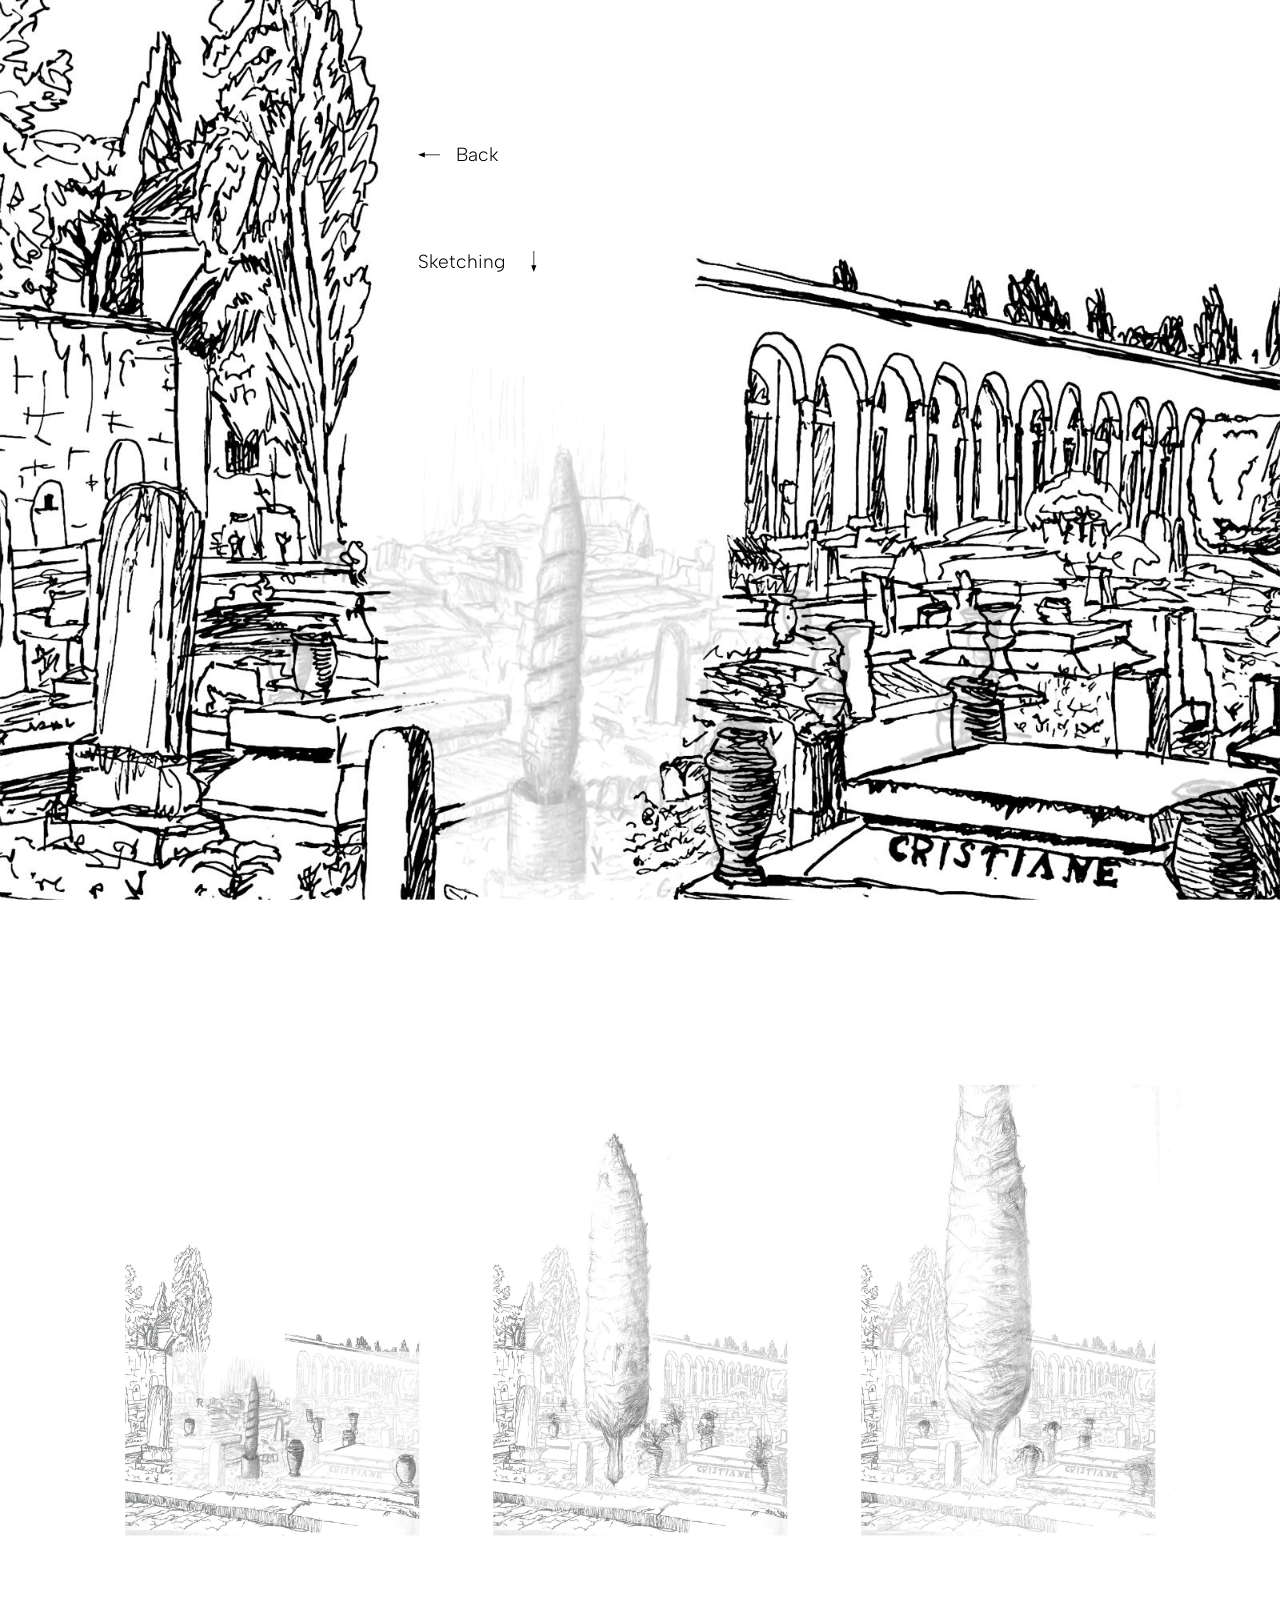
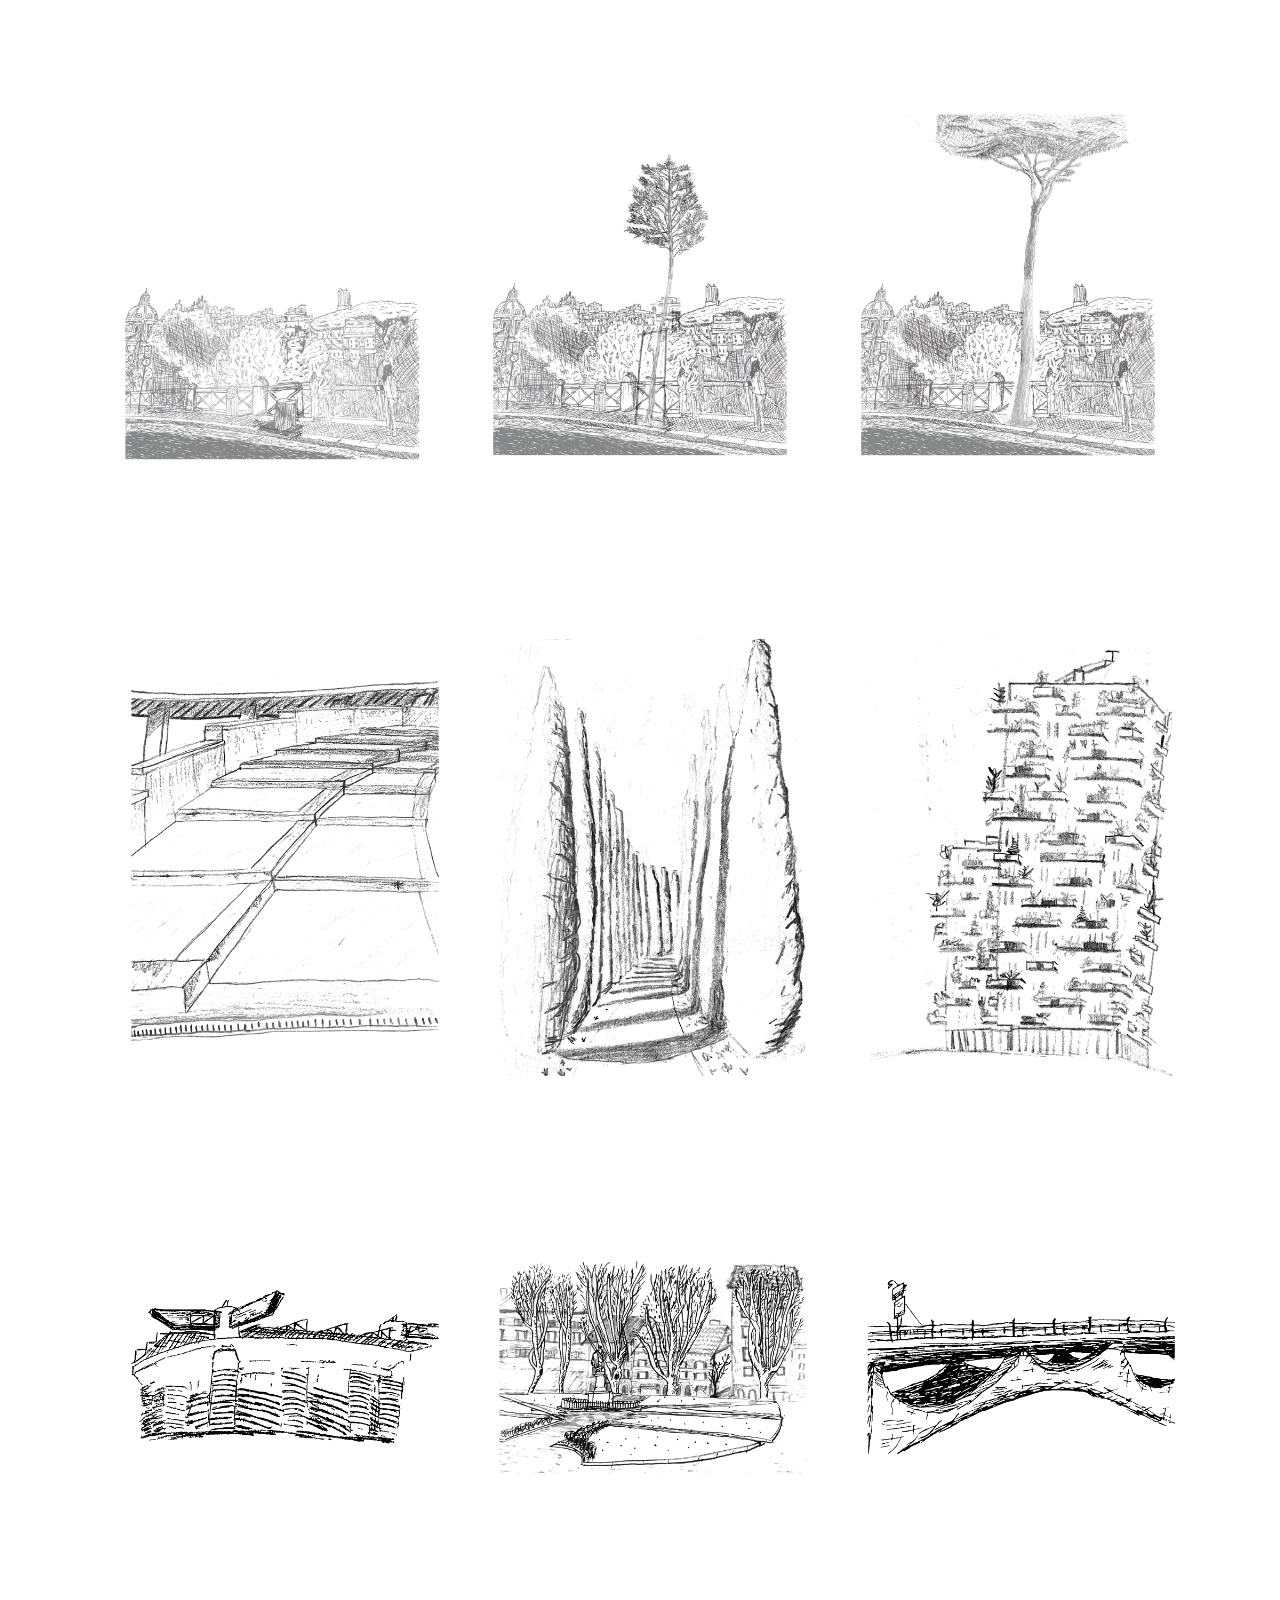
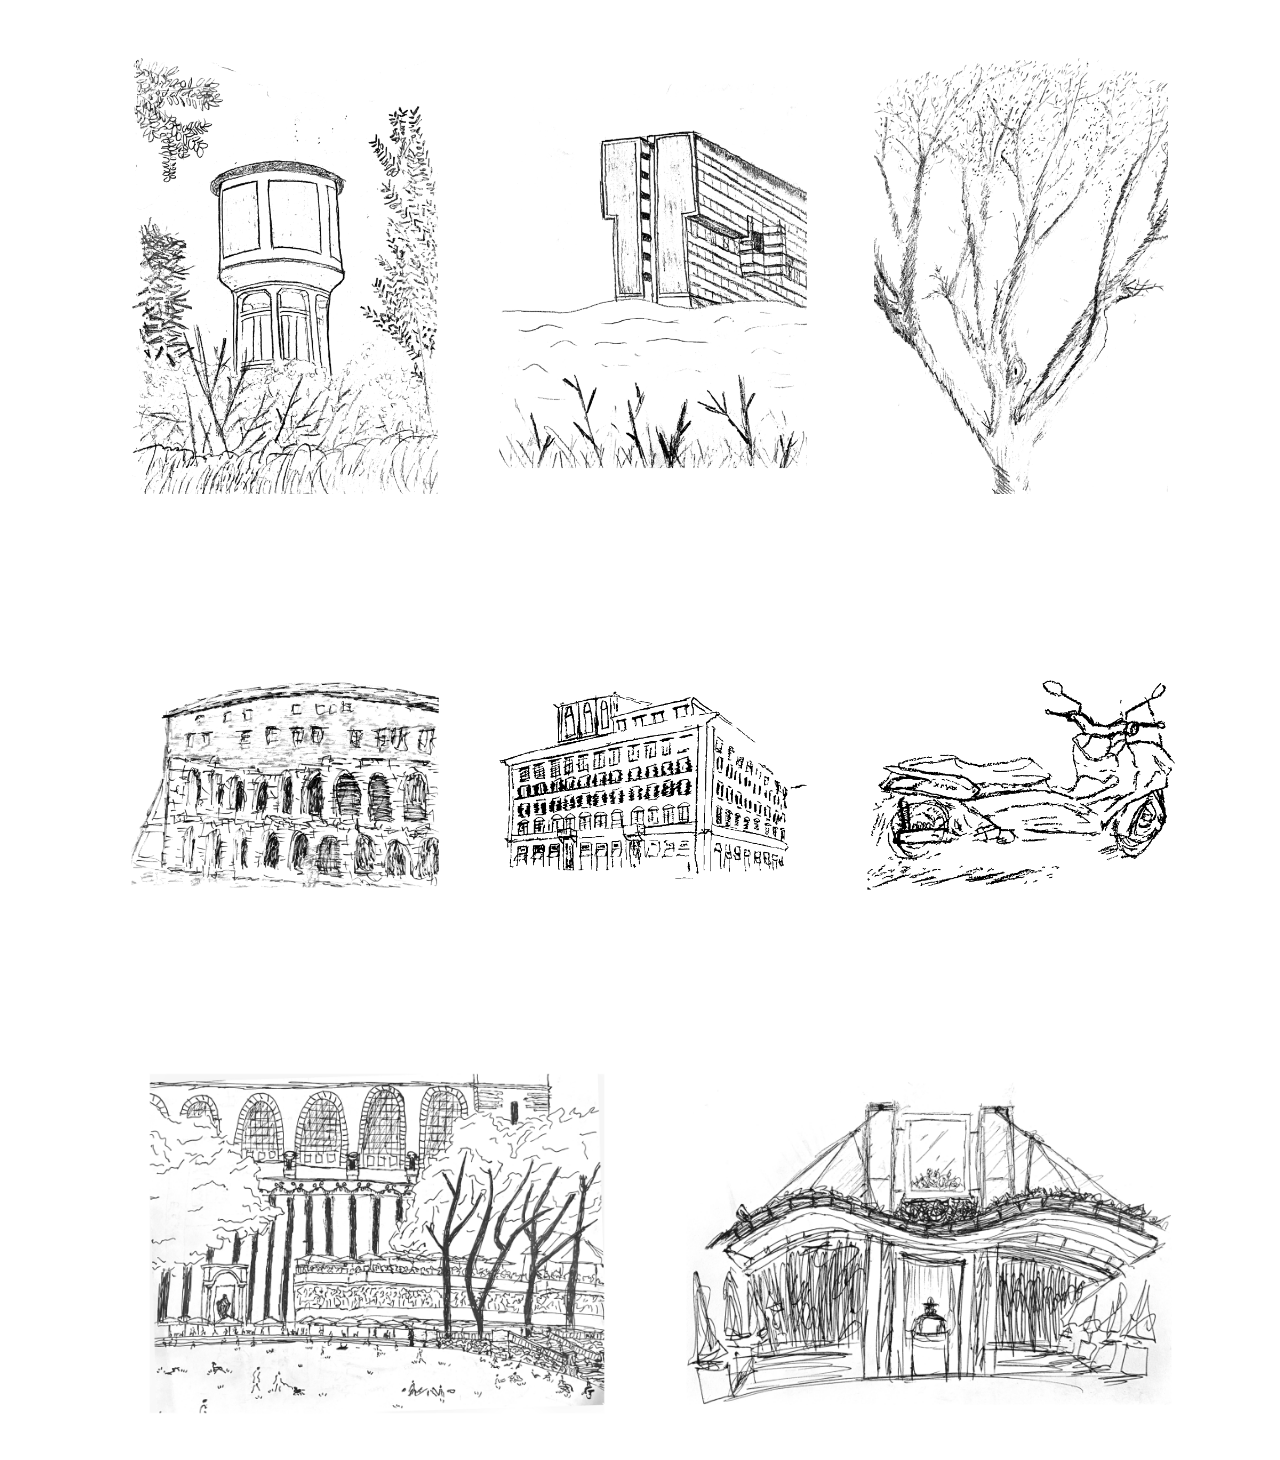
==== commit 94d09ef8: "Move the site to jadenichols.me Co-Authored-By: Claude Opus 5.5 <noreply@anthropic.com>" ====
--- a/sketching/index.html
+++ b/sketching/index.html
@@ -12,8 +12,8 @@
   <meta property="og:site_name" content="Jade Nichols">
   <meta property="og:title" content="Sketching | Jade Nichols">
   <meta property="og:description" content="Pencil and ink sketches by Jade Nichols.">
-  <meta property="og:url" content="https://jade-nichols.github.io/sketching/">
-  <meta property="og:image" content="https://jade-nichols.github.io/assets/sketch-wide.jpg">
+  <meta property="og:url" content="https://jadenichols.me/sketching/">
+  <meta property="og:image" content="https://jadenichols.me/assets/sketch-wide.jpg">
   <meta name="twitter:card" content="summary_large_image">
   <link rel="preload" href="../assets/fonts/albert-sans.woff2" as="font" type="font/woff2" crossorigin>
   <link rel="stylesheet" href="../assets/site.css">
